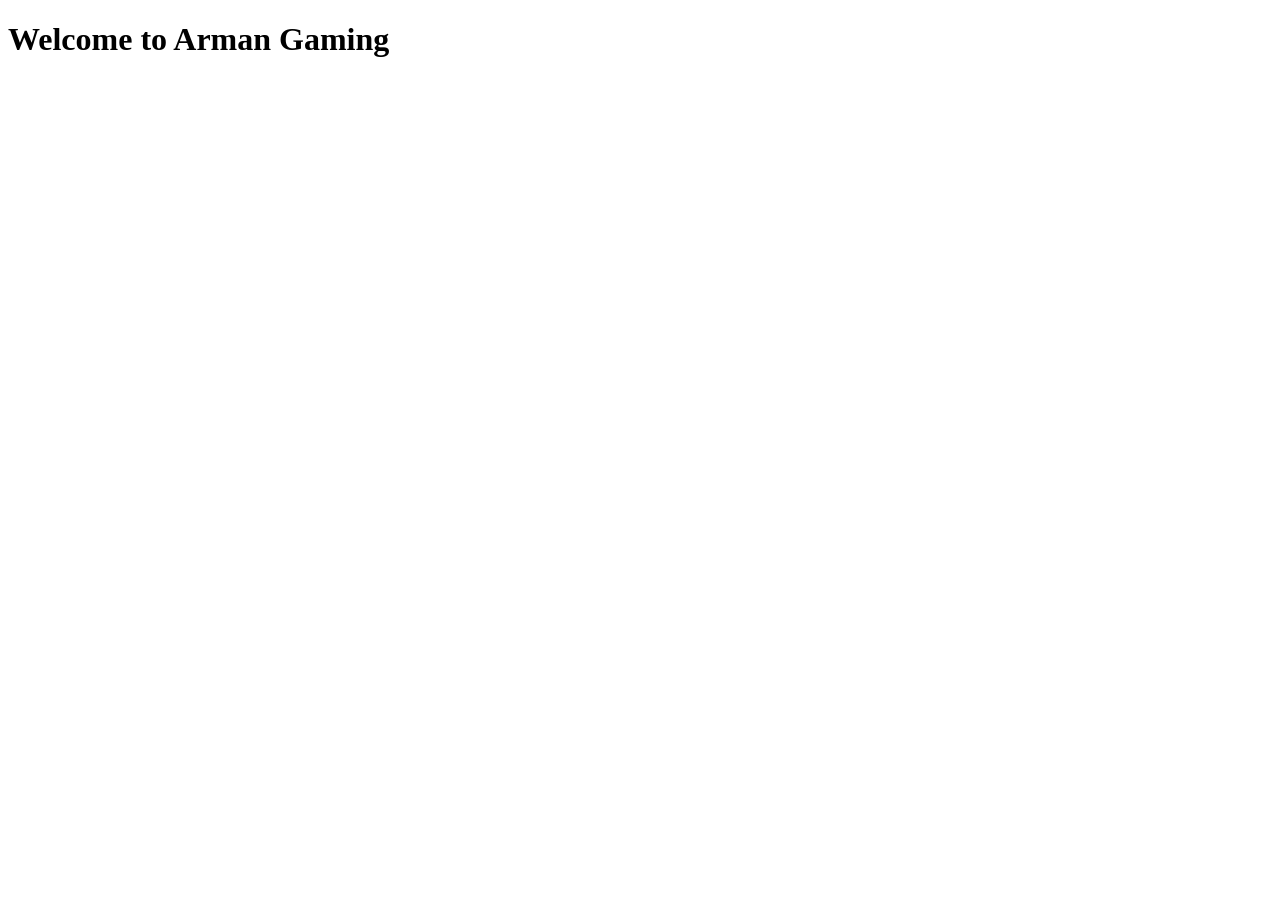
==== index.html @ 7a156de8 "Create index.html" ====
<!DOCTYPE html>
<html lang="en">
<head>
  <meta charset="UTF-8">
  <meta name="viewport" content="width=device-width, initial-scale=1.0">
  <title>Arman Gaming</title>
</head>
<body>
  <h1>Welcome to Arman Gaming</h1>
</body>
</html>
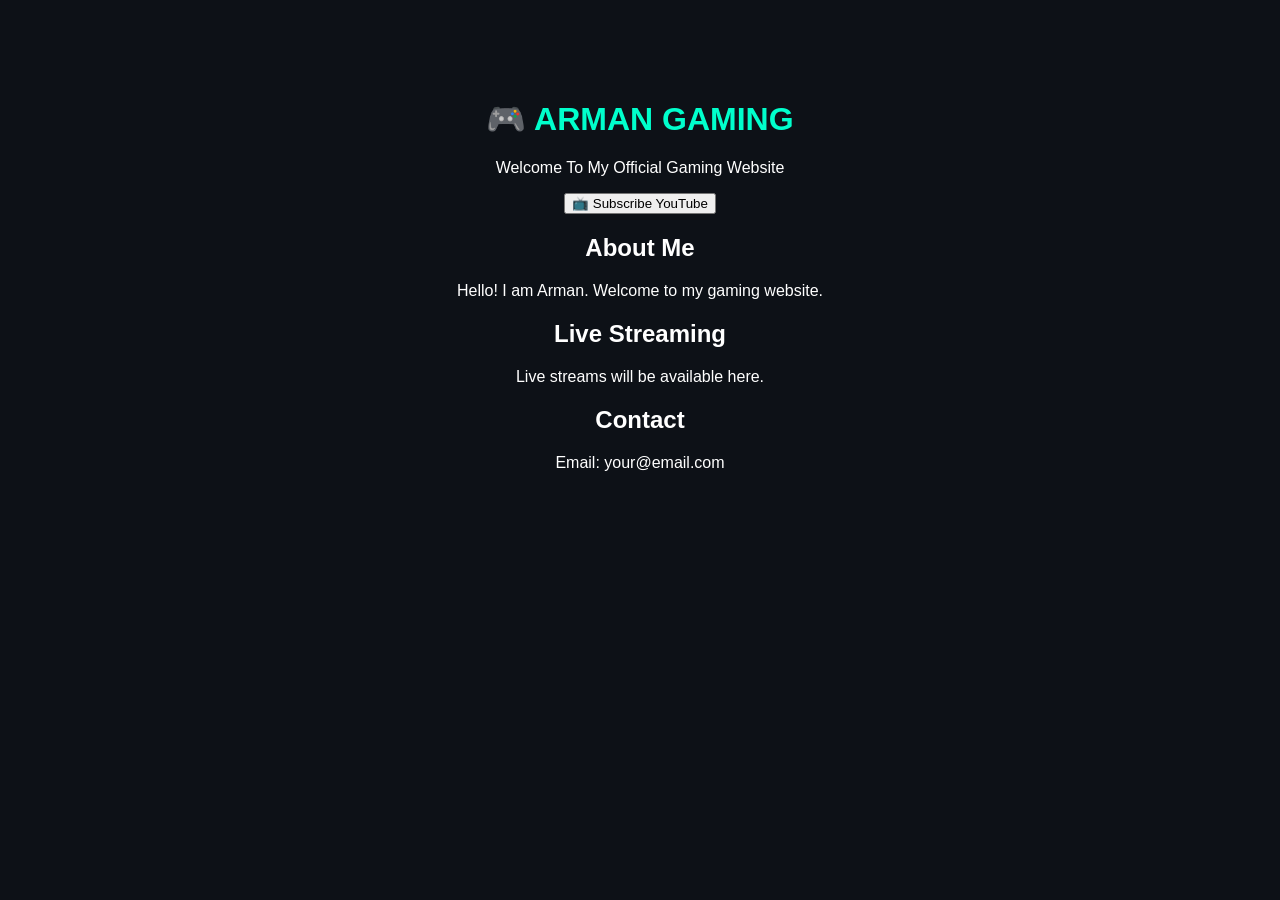
==== commit dfa6423e: "Update index.html" ====
--- a/index.html
+++ b/index.html
@@ -1,11 +1,41 @@
 <!DOCTYPE html>
 <html lang="en">
 <head>
-  <meta charset="UTF-8">
-  <meta name="viewport" content="width=device-width, initial-scale=1.0">
-  <title>Arman Gaming</title>
+<meta charset="UTF-8">
+<meta name="viewport" content="width=device-width, initial-scale=1.0">
+<title>Arman Gaming</title>
+
+<link rel="stylesheet" href="style.css">
 </head>
+
 <body>
-  <h1>Welcome to Arman Gaming</h1>
+
+<header>
+<h1>🎮 ARMAN GAMING</h1>
+<p>Welcome To My Official Gaming Website</p>
+
+<a href="https://youtube.com/" target="_blank">
+<button>📺 Subscribe YouTube</button>
+</a>
+
+</header>
+
+<section>
+<h2>About Me</h2>
+<p>Hello! I am Arman. Welcome to my gaming website.</p>
+</section>
+
+<section>
+<h2>Live Streaming</h2>
+<p>Live streams will be available here.</p>
+</section>
+
+<section>
+<h2>Contact</h2>
+<p>Email: your@email.com</p>
+</section>
+
+<script src="script.js"></script>
+
 </body>
 </html>
--- a/style.css
+++ b/style.css
@@ -0,0 +1,12 @@
+body {
+  margin: 0;
+  background: #0d1117;
+  color: white;
+  font-family: Arial, sans-serif;
+  text-align: center;
+}
+
+h1 {
+  margin-top: 100px;
+  color: #00ffcc;
+}
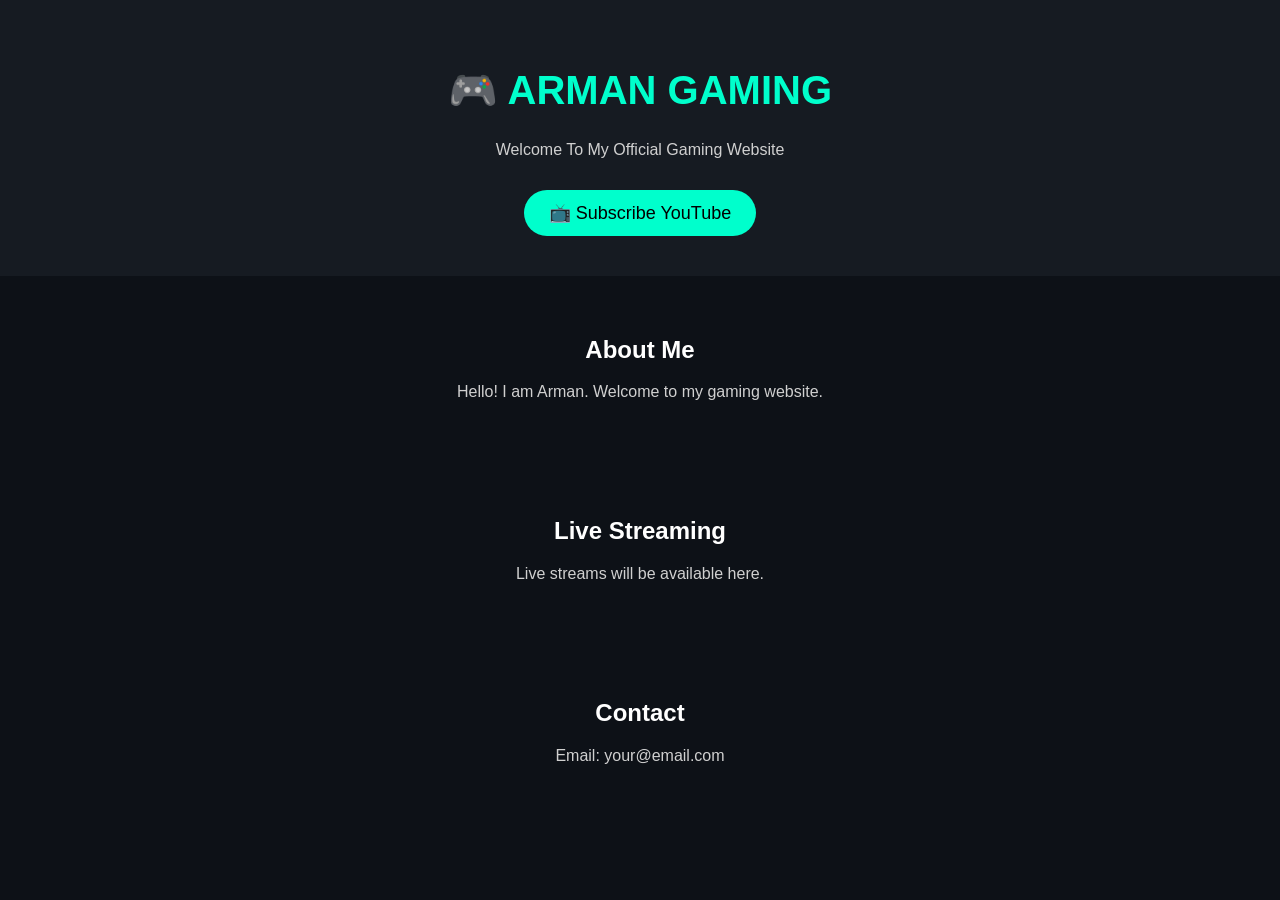
==== commit ccb85406: "Update index.html" ====
--- a/index.html
+++ b/index.html
@@ -38,4 +38,4 @@
 <script src="script.js"></script>
 
 </body>
-</html>+</html>
--- a/style.css
+++ b/style.css
@@ -1,12 +1,40 @@
-body {
-  margin: 0;
-  background: #0d1117;
-  color: white;
-  font-family: Arial, sans-serif;
-  text-align: center;
+body{
+    margin:0;
+    font-family:Arial,sans-serif;
+    background:#0d1117;
+    color:white;
+    text-align:center;
 }
 
-h1 {
-  margin-top: 100px;
-  color: #00ffcc;
+header{
+    background:#161b22;
+    padding:40px;
+}
+
+h1{
+    color:#00ffcc;
+    font-size:40px;
+}
+
+p{
+    color:#d0d0d0;
+}
+
+button{
+    background:#00ffcc;
+    color:black;
+    border:none;
+    padding:12px 25px;
+    border-radius:30px;
+    font-size:18px;
+    cursor:pointer;
+    margin-top:15px;
+}
+
+button:hover{
+    background:white;
+}
+
+section{
+    padding:40px 20px;
 }
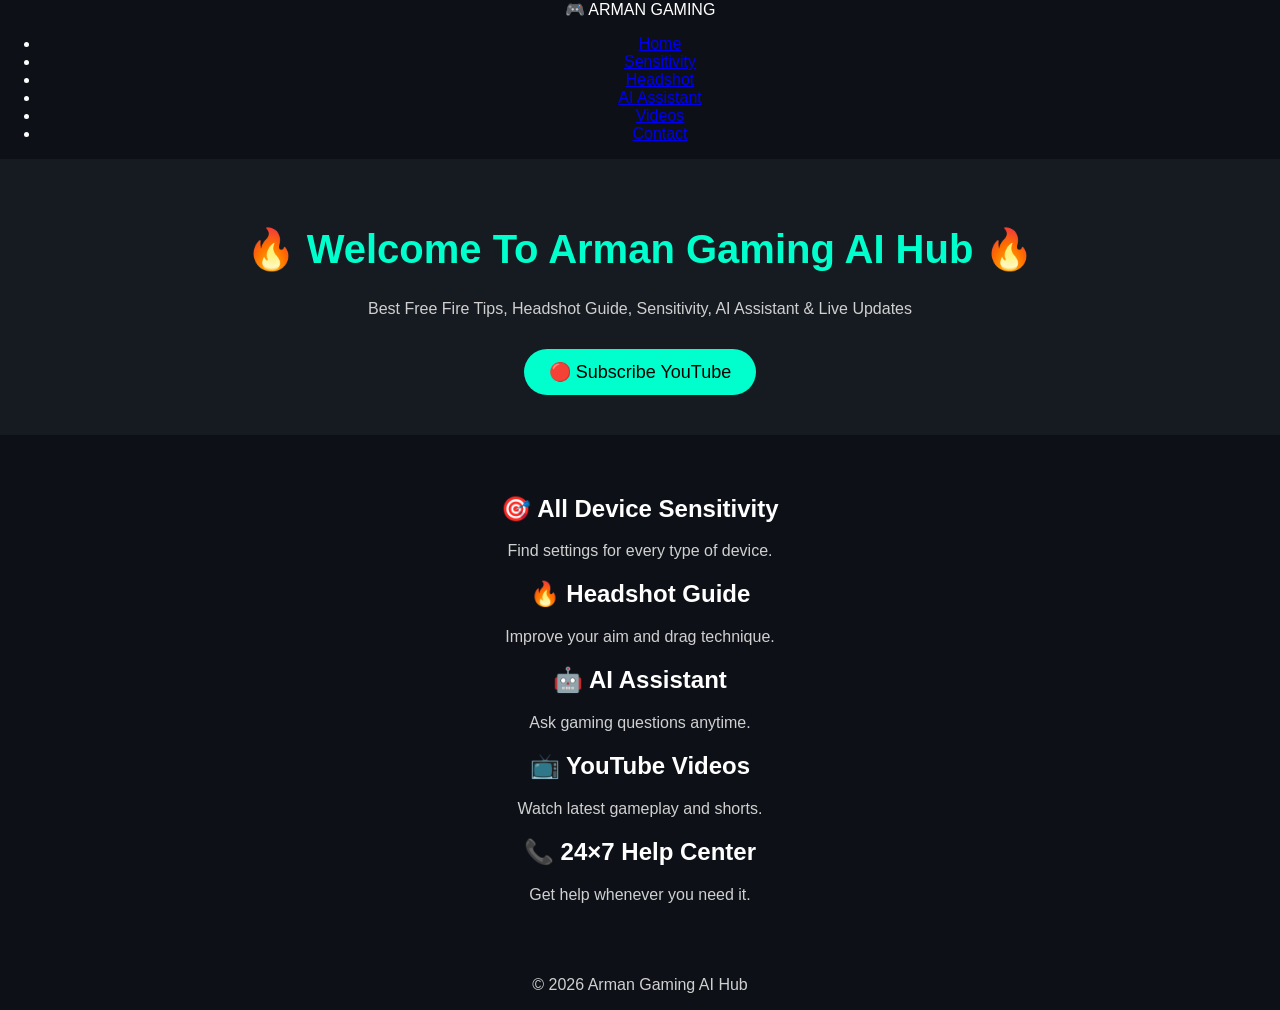
==== commit 42cf955d: "Update index.html" ====
--- a/index.html
+++ b/index.html
@@ -3,39 +3,76 @@
 <head>
 <meta charset="UTF-8">
 <meta name="viewport" content="width=device-width, initial-scale=1.0">
-<title>Arman Gaming</title>
-
+<title>Arman Gaming AI Hub</title>
 <link rel="stylesheet" href="style.css">
 </head>
 
 <body>
 
-<header>
-<h1>🎮 ARMAN GAMING</h1>
-<p>Welcome To My Official Gaming Website</p>
+<nav class="navbar">
+<div class="logo">🎮 ARMAN GAMING</div>
 
-<a href="https://youtube.com/" target="_blank">
-<button>📺 Subscribe YouTube</button>
+<ul>
+<li><a href="#">Home</a></li>
+<li><a href="#">Sensitivity</a></li>
+<li><a href="#">Headshot</a></li>
+<li><a href="#">AI Assistant</a></li>
+<li><a href="#">Videos</a></li>
+<li><a href="#">Contact</a></li>
+</ul>
+</nav>
+
+<header class="hero">
+
+<h1>🔥 Welcome To Arman Gaming AI Hub 🔥</h1>
+
+<p>
+Best Free Fire Tips, Headshot Guide,
+Sensitivity, AI Assistant & Live Updates
+</p>
+
+<a href="https://www.youtube.com/@Lol-k5g" target="_blank">
+<button>🔴 Subscribe YouTube</button>
 </a>
 
 </header>
 
-<section>
-<h2>About Me</h2>
-<p>Hello! I am Arman. Welcome to my gaming website.</p>
+<section class="cards">
+
+<div class="card">
+<h2>🎯 All Device Sensitivity</h2>
+<p>Find settings for every type of device.</p>
+</div>
+
+<div class="card">
+<h2>🔥 Headshot Guide</h2>
+<p>Improve your aim and drag technique.</p>
+</div>
+
+<div class="card">
+<h2>🤖 AI Assistant</h2>
+<p>Ask gaming questions anytime.</p>
+</div>
+
+<div class="card">
+<h2>📺 YouTube Videos</h2>
+<p>Watch latest gameplay and shorts.</p>
+</div>
+
+<div class="card">
+<h2>📞 24×7 Help Center</h2>
+<p>Get help whenever you need it.</p>
+</div>
+
 </section>
 
-<section>
-<h2>Live Streaming</h2>
-<p>Live streams will be available here.</p>
-</section>
+<footer>
 
-<section>
-<h2>Contact</h2>
-<p>Email: your@email.com</p>
-</section>
+<p>© 2026 Arman Gaming AI Hub</p>
+
+</footer>
 
 <script src="script.js"></script>
 
 </body>
-</html>
+</html>
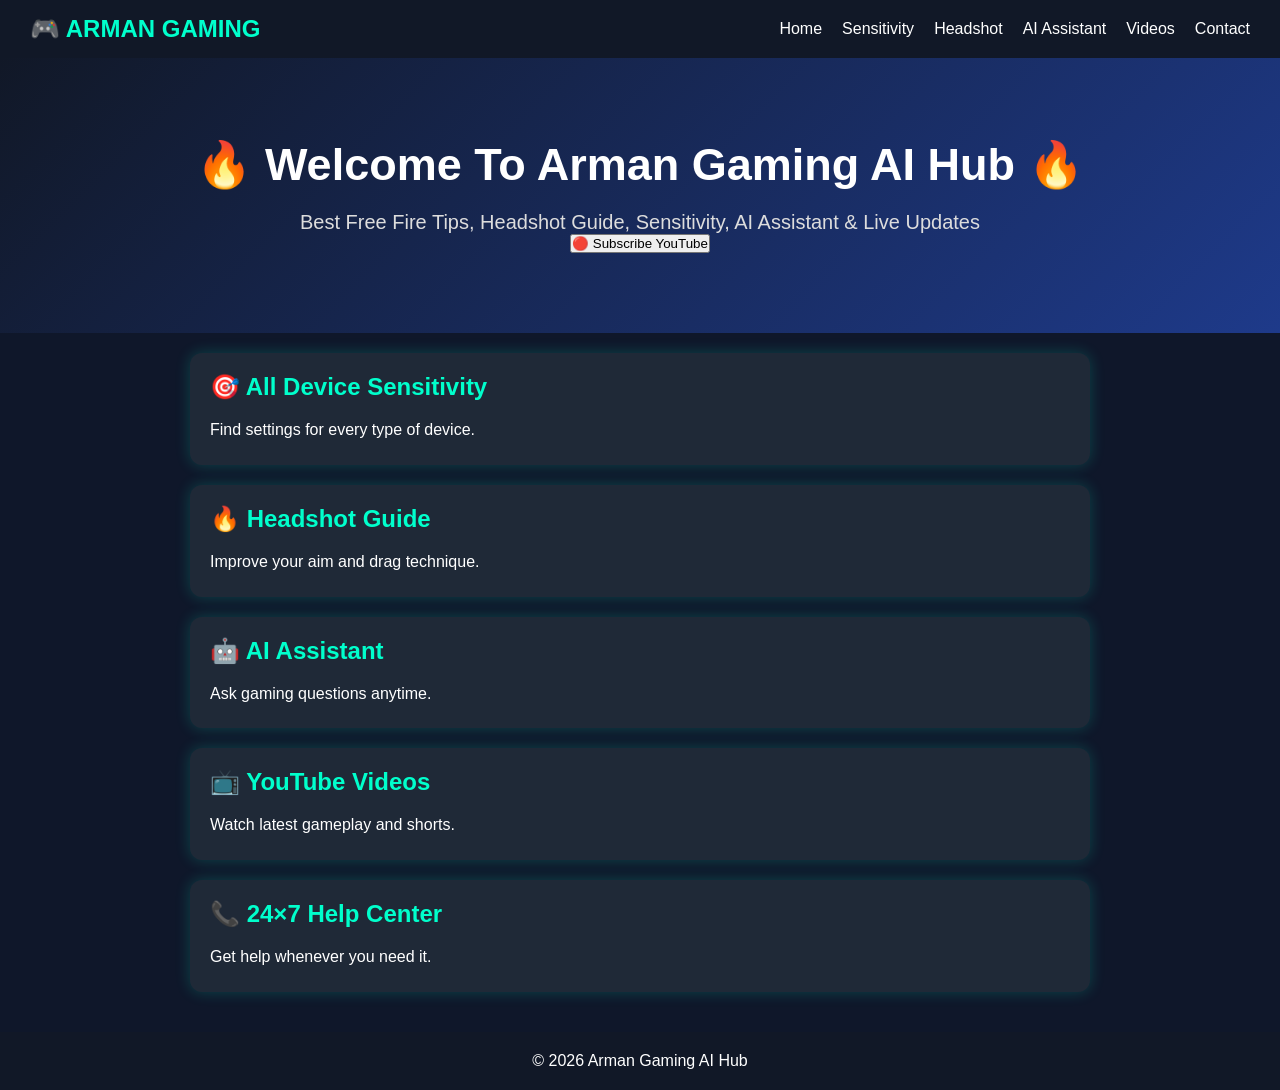
==== commit 5e217de3: "Update index.html" ====
--- a/index.html
+++ b/index.html
@@ -14,7 +14,7 @@
 
 <ul>
 <li><a href="#">Home</a></li>
-<li><a href="#">Sensitivity</a></li>
+<li><a href="sensitivity.html">Sensitivity</a>
 <li><a href="#">Headshot</a></li>
 <li><a href="#">AI Assistant</a></li>
 <li><a href="#">Videos</a></li>
--- a/style.css
+++ b/style.css
@@ -1,40 +1,102 @@
-body{
+*{
     margin:0;
+    padding:0;
+    box-sizing:border-box;
     font-family:Arial,sans-serif;
-    background:#0d1117;
-    color:white;
-    text-align:center;
 }
 
-header{
-    background:#161b22;
-    padding:40px;
+body{
+    background:#0f172a;
+    color:#fff;
 }
 
-h1{
-    color:#00ffcc;
-    font-size:40px;
+.navbar{
+    display:flex;
+    justify-content:space-between;
+    align-items:center;
+    padding:15px 30px;
+    background:#111827;
+    position:sticky;
+    top:0;
 }
 
-p{
-    color:#d0d0d0;
+.logo{
+    font-size:24px;
+    font-weight:bold;
+    color:#00ffcc;
 }
 
-button{
-    background:#00ffcc;
-    color:black;
-    border:none;
-    padding:12px 25px;
-    border-radius:30px;
-    font-size:18px;
-    cursor:pointer;
-    margin-top:15px;
+.navbar ul{
+    display:flex;
+    list-style:none;
 }
 
-button:hover{
-    background:white;
+.navbar ul li{
+    margin-left:20px;
 }
 
-section{
-    padding:40px 20px;
+.navbar ul li a{
+    color:white;
+    text-decoration:none;
+    transition:.3s;
+}
+
+.navbar ul li a:hover{
+    color:#00ffcc;
+}
+
+.hero{
+    text-align:center;
+    padding:80px 20px;
+    background:linear-gradient(135deg,#111827,#1e3a8a);
+}
+
+.hero h1{
+    font-size:45px;
+    margin-bottom:20px;
+}
+
+.hero p{
+    font-size:20px;
+    color:#ddd;
+}
+
+.btn{
+    display:inline-block;
+    margin-top:25px;
+    padding:12px 25px;
+    background:#00ffcc;
+    color:#000;
+    border-radius:8px;
+    text-decoration:none;
+    font-weight:bold;
+}
+
+.section{
+    padding:50px 20px;
+}
+
+.card{
+    background:#1f2937;
+    margin:20px auto;
+    max-width:900px;
+    padding:20px;
+    border-radius:12px;
+    box-shadow:0 0 15px rgba(0,255,204,.2);
+}
+
+.card h2{
+    color:#00ffcc;
+    margin-bottom:15px;
+}
+
+.card p{
+    line-height:1.8;
+}
+
+footer{
+    background:#111827;
+    text-align:center;
+    padding:20px;
+    margin-top:40px;
 }
